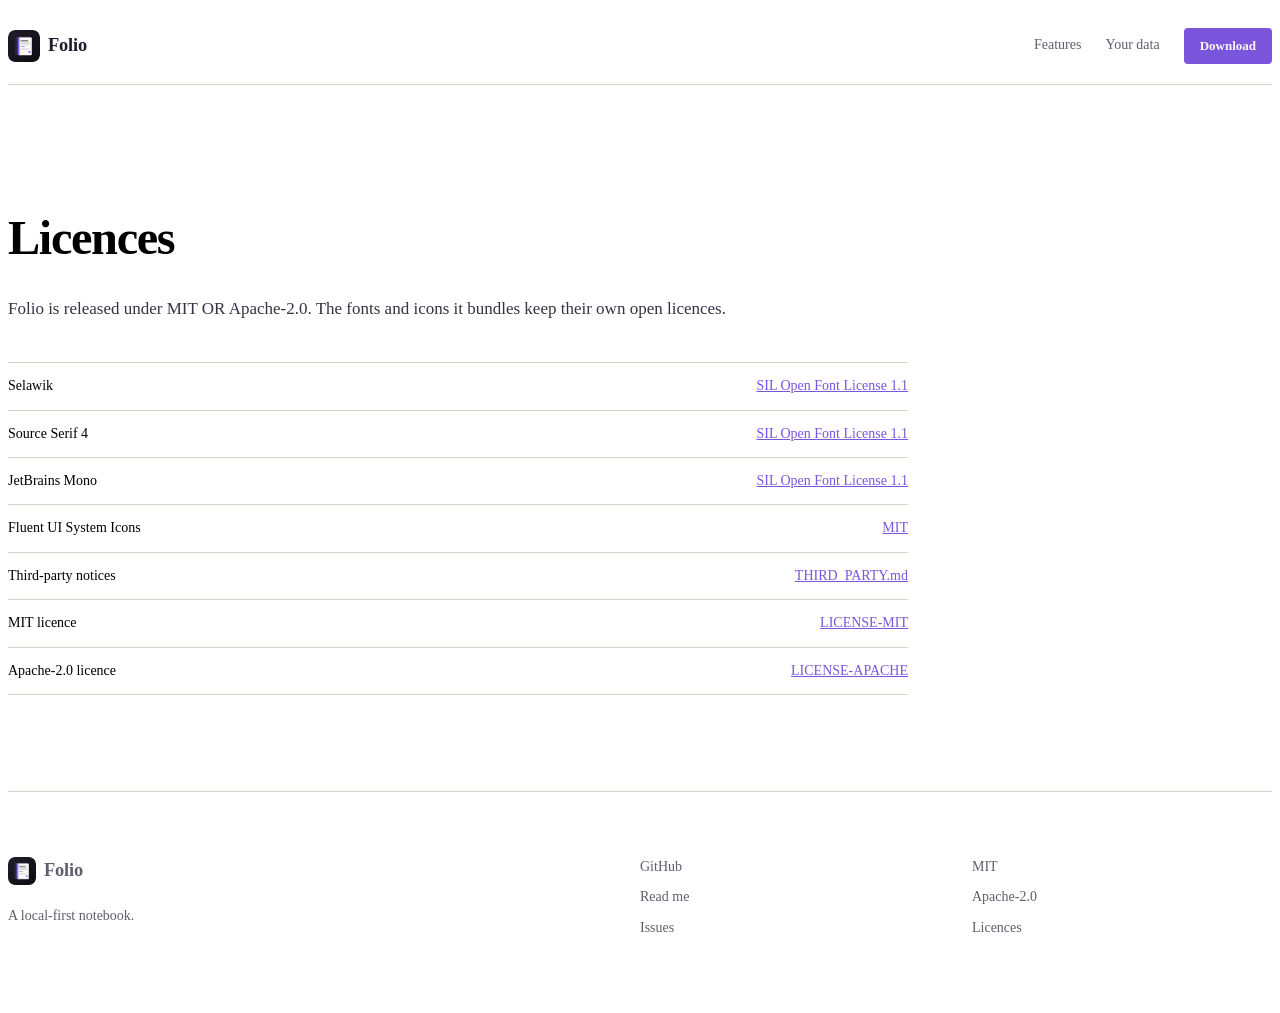
==== site/licenses.html @ e756de4c "Folio: a local-first notebook for Linux, Windows and macOS" ====
<!doctype html>
<html lang="en">
<head>
  <meta charset="utf-8">
  <meta name="viewport" content="width=device-width, initial-scale=1">
  <title>Licences · Folio</title>
  <meta name="description" content="Licences for Folio, its fonts and its third-party components.">
  <link rel="canonical" href="https://moshemalawach.github.io/folio/licenses.html">
  <meta name="theme-color" content="#f6f2ea">
  <link rel="icon" href="assets/icon.png" type="image/png">
  <link rel="stylesheet" href="styles.css">
</head>
<body>
  <a class="skip-link" href="#main">Skip to content</a>
  <header class="masthead">
    <div class="container masthead__inner">
      <a class="brand" href="./" aria-label="Folio home">
        <img src="assets/icon.png" alt="" width="32" height="32">
        <span>Folio</span>
      </a>
      <nav class="site-nav" aria-label="Primary">
        <a href="./#features">Features</a>
        <a href="./#data">Your data</a>
        <a class="button button--small" href="https://github.com/moshemalawach/folio/releases/latest">Download</a>
      </nav>
    </div>
  </header>

  <main id="main" class="legal container">
    <h1>Licences</h1>
    <p>Folio is released under MIT OR Apache-2.0. The fonts and icons it bundles keep their own open licences.</p>
    <ul>
      <li><span>Selawik</span> <a href="assets/licenses/Selawik-OFL.txt">SIL Open Font License 1.1</a></li>
      <li><span>Source Serif 4</span> <a href="assets/licenses/SourceSerif4-OFL.txt">SIL Open Font License 1.1</a></li>
      <li><span>JetBrains Mono</span> <a href="assets/licenses/JetBrainsMono-OFL.txt">SIL Open Font License 1.1</a></li>
      <li><span>Fluent UI System Icons</span> <a href="https://github.com/moshemalawach/folio/blob/main/THIRD_PARTY.md">MIT</a></li>
      <li><span>Third-party notices</span> <a href="https://github.com/moshemalawach/folio/blob/main/THIRD_PARTY.md">THIRD_PARTY.md</a></li>
      <li><span>MIT licence</span> <a href="https://github.com/moshemalawach/folio/blob/main/LICENSE-MIT">LICENSE-MIT</a></li>
      <li><span>Apache-2.0 licence</span> <a href="https://github.com/moshemalawach/folio/blob/main/LICENSE-APACHE">LICENSE-APACHE</a></li>
    </ul>
  </main>

  <footer class="footer">
    <div class="container footer__inner">
      <div class="footer__brand">
        <a class="brand" href="./" aria-label="Folio home">
          <img src="assets/icon.png" alt="" width="28" height="28">
          <span>Folio</span>
        </a>
        <p>A local-first notebook.</p>
      </div>
      <nav class="footer__links" aria-label="Project">
        <a href="https://github.com/moshemalawach/folio">GitHub</a>
        <a href="https://github.com/moshemalawach/folio#readme">Read me</a>
        <a href="https://github.com/moshemalawach/folio/issues">Issues</a>
      </nav>
      <div class="footer__legal">
        <a href="https://github.com/moshemalawach/folio/blob/main/LICENSE-MIT">MIT</a>
        <a href="https://github.com/moshemalawach/folio/blob/main/LICENSE-APACHE">Apache-2.0</a>
        <a href="licenses.html">Licences</a>
      </div>
    </div>
  </footer>
</body>
</html>
---- site/styles.css ----
/* Hallmark · shape: Split Desk · genre: editorial · theme: custom · job: download · idea: "A quiet product page built around the real app, not a feature grid." · vibe: "warm paper, indigo ink, desk-side calm"
 * paper: oklch(97.2% 0.012 84) · accent: oklch(56% 0.196 292) · display: Source Serif 4 · body: Selawik · hero: headline left, real app window right · nav: wordmark and quiet links, download at the end · footer: mast with source, issues and licences · imagery: the product's own screenshots · signature: the app window on paper, with the sample notebook open
 * axes: light/roman-serif/chromatic-indigo · posture: Split · contrast: pass · fold: pass · v2.0.0 */
/* Hallmark · pre-emit critique: P5 H4 E4 S5 R4 V4 · weakest: E, the first draft stacked six screenshots like a gallery; cut to four below the hero and let the type carry the rest */
@import url("./tokens.css");
@import url("./base.css");

@font-face {
  font-family: "Selawik";
  src: url("assets/fonts/Selawik-Regular.ttf") format("truetype");
  font-weight: 400;
  font-style: normal;
  font-display: swap;
}
@font-face {
  font-family: "Selawik";
  src: url("assets/fonts/Selawik-Semibold.ttf") format("truetype");
  font-weight: 600;
  font-style: normal;
  font-display: swap;
}
@font-face {
  font-family: "Source Serif 4";
  src: url("assets/fonts/SourceSerif4-Regular.ttf") format("truetype");
  font-weight: 400;
  font-style: normal;
  font-display: swap;
}
@font-face {
  font-family: "Source Serif 4";
  src: url("assets/fonts/SourceSerif4-Bold.ttf") format("truetype");
  font-weight: 600;
  font-style: normal;
  font-display: swap;
}
@font-face {
  font-family: "JetBrains Mono";
  src: url("assets/fonts/JetBrainsMono-Regular.ttf") format("truetype");
  font-weight: 400;
  font-style: normal;
  font-display: swap;
}

body {
  font-size: var(--text-md);
  line-height: 1.6;
}

.skip-link {
  position: absolute;
  left: var(--space-lg);
  top: var(--space-sm);
  z-index: var(--z-tooltip);
  transform: translateY(-240%);
  background: var(--color-accent);
  color: var(--color-accent-ink);
  padding: var(--space-sm) var(--space-md);
  border-radius: 4px;
  text-decoration: none;
  font-size: var(--text-sm);
  font-weight: 600;
}
.skip-link:focus {
  transform: none;
}

h1 {
  font-size: var(--text-display);
  line-height: 1.02;
  letter-spacing: var(--tracking-display);
  max-width: 11ch;
}
h2 {
  font-size: var(--text-section);
  line-height: 1.06;
  letter-spacing: var(--tracking-display);
  max-width: 14ch;
}
h3 {
  font-size: var(--text-lg);
  line-height: 1.25;
  letter-spacing: -0.015em;
}

.masthead {
  border-bottom: var(--rule-hair) solid var(--color-rule);
}
.masthead__inner {
  display: flex;
  align-items: center;
  justify-content: space-between;
  gap: var(--space-lg);
  min-height: 76px;
}
.brand {
  display: inline-flex;
  align-items: center;
  gap: var(--space-xs);
  color: var(--color-ink);
  text-decoration: none;
  font-weight: 600;
  font-size: 1.15rem;
  letter-spacing: -0.01em;
}
.brand img {
  border-radius: 7px;
}
.site-nav {
  display: flex;
  align-items: center;
  gap: var(--space-lg);
  font-size: var(--text-sm);
}
.site-nav a:not(.button) {
  color: var(--color-muted);
  text-decoration: none;
  padding-block: var(--space-xs);
  border-bottom: var(--rule-hair) solid transparent;
}
.site-nav a:not(.button):hover {
  color: var(--color-ink);
  border-bottom-color: var(--color-ink);
}

.button {
  display: inline-flex;
  align-items: center;
  justify-content: center;
  min-height: 46px;
  padding: 0 var(--space-lg);
  background: var(--color-accent);
  color: var(--color-accent-ink);
  border-radius: 4px;
  text-decoration: none;
  font-weight: 600;
  font-size: var(--text-sm);
  line-height: 1;
}
.button:hover {
  background: color-mix(in oklab, var(--color-accent) 88%, var(--color-ink));
}
.button:active {
  transform: translateY(1px);
}
.button--small {
  min-height: 36px;
  padding: 0 var(--space-md);
  font-size: var(--text-xs);
}

.text-link {
  color: var(--color-ink);
  text-decoration: underline;
  text-decoration-thickness: 1px;
  text-decoration-color: color-mix(in oklab, var(--color-ink) 40%, transparent);
  text-underline-offset: 4px;
  font-weight: 600;
}
.text-link:hover {
  color: var(--color-accent);
  text-decoration-color: currentColor;
}

.hero {
  display: grid;
  grid-template-columns: minmax(0, 5fr) minmax(0, 7fr);
  gap: var(--space-2xl);
  align-items: center;
  padding-block: var(--space-xl) 0;
}
.hero__copy {
  max-width: 560px;
}
.lede {
  margin-top: var(--space-lg);
  font-size: var(--text-lead);
  line-height: 1.45;
  color: var(--color-ink-2);
  max-width: 40ch;
}
.actions {
  display: flex;
  flex-wrap: wrap;
  align-items: center;
  gap: var(--space-lg);
  margin-top: var(--space-xl);
}
.fineprint {
  margin-top: var(--space-lg);
  color: var(--color-muted);
  font-size: var(--text-sm);
}

.hero__shot,
.shot {
  margin: 0;
}
.hero__shot img,
.shot img {
  width: 100%;
  aspect-ratio: 16 / 10;
  object-fit: cover;
  border-radius: var(--radius-card);
  box-shadow: var(--shadow-card);
  background: var(--color-paper-2);
}
figcaption {
  margin-top: var(--space-sm);
  color: var(--color-muted);
  font-size: var(--text-sm);
  max-width: 52ch;
}

.feature {
  display: grid;
  grid-template-columns: minmax(0, 5fr) minmax(0, 7fr);
  gap: var(--space-2xl);
  align-items: center;
  padding-block: var(--section-gap) 0;
}
.feature--reverse {
  grid-template-columns: minmax(0, 7fr) minmax(0, 5fr);
}
.feature--reverse .feature__copy {
  order: 2;
}
.feature--reverse .shot {
  order: 1;
}
.feature__copy p {
  margin-top: var(--space-lg);
  color: var(--color-ink-2);
  max-width: 52ch;
}
.feature__copy p + p {
  margin-top: var(--space-md);
}
code {
  font-family: var(--font-mono);
  font-size: 0.9em;
}

.facts {
  display: grid;
  grid-template-columns: repeat(3, minmax(0, 1fr));
  gap: var(--space-lg);
  margin: var(--space-xl) 0 0;
}
.facts div {
  border-top: var(--rule-hair) solid var(--color-rule);
  padding-top: var(--space-sm);
}
.facts dt {
  color: var(--color-muted);
  font-size: var(--text-xs);
}
.facts dd {
  margin: var(--space-2xs) 0 0;
  color: var(--color-ink);
  font-size: var(--text-sm);
}

.band {
  margin-top: var(--section-gap-s);
  background: var(--color-night);
  color: var(--color-night-ink);
  padding-block: var(--section-gap);
}
.band__inner {
  display: grid;
  grid-template-columns: minmax(0, 6fr) minmax(0, 6fr);
  gap: var(--space-2xl);
  align-items: center;
}
.band h2 {
  color: var(--color-night-ink);
}
.band__copy p {
  margin-top: var(--space-lg);
  color: var(--color-night-muted);
  max-width: 48ch;
}
.band code {
  color: var(--color-night-ink);
}
.file-tree {
  margin: var(--space-xl) 0 0;
  padding: var(--space-lg);
  background: var(--color-night-2);
  border: var(--rule-hair) solid var(--color-night-rule);
  border-radius: var(--radius-card);
  color: var(--color-night-ink);
  font-family: var(--font-mono);
  font-size: var(--text-sm);
  line-height: 1.5;
  overflow-x: auto;
}
.facts--night div {
  border-top-color: var(--color-night-rule);
}
.facts--night dt {
  color: var(--color-night-muted);
}
.facts--night dd {
  color: var(--color-night-ink);
}
.shot--night img {
  border: var(--rule-hair) solid var(--color-night-rule);
  box-shadow: none;
}
.shot--night figcaption {
  color: var(--color-night-muted);
}

.legal {
  max-width: 900px;
  padding-block: var(--space-3xl);
}
.legal h1 {
  font-size: var(--text-section);
  max-width: none;
}
.legal p {
  margin-top: var(--space-lg);
  color: var(--color-ink-2);
}
.legal ul {
  list-style: none;
  margin: var(--space-xl) 0 0;
  padding: 0;
  border-top: var(--rule-hair) solid var(--color-rule);
}
.legal li {
  display: flex;
  flex-wrap: wrap;
  justify-content: space-between;
  gap: var(--space-lg);
  padding-block: var(--space-sm);
  border-bottom: var(--rule-hair) solid var(--color-rule);
  font-size: var(--text-sm);
}
.legal a {
  color: var(--color-accent);
}

.download {
  padding-block: var(--section-gap-l) var(--section-gap);
  text-align: center;
}
.download h2 {
  max-width: none;
}
.download .lede {
  margin-inline: auto;
  max-width: 62ch;
}
.actions--centre {
  justify-content: center;
}
.platforms {
  width: 100%;
  max-width: 960px;
  margin: var(--space-2xl) auto 0;
  border-collapse: collapse;
  text-align: left;
}
.platforms caption {
  text-align: left;
  color: var(--color-muted);
  font-size: var(--text-sm);
  padding-bottom: var(--space-sm);
}
.platforms th {
  color: var(--color-muted);
  font-size: var(--text-xs);
  font-weight: 400;
  padding: var(--space-sm) 0;
  border-bottom: var(--rule-hair) solid var(--color-ink);
}
.platforms td {
  padding: var(--space-md) 0;
  border-bottom: var(--rule-hair) solid var(--color-rule);
  font-size: var(--text-sm);
}
.platforms td:first-child {
  color: var(--color-ink);
  font-weight: 600;
}
.platforms a {
  color: var(--color-accent);
}

.footer {
  border-top: var(--rule-hair) solid var(--color-rule);
  padding-block: var(--space-2xl);
}
.footer__inner {
  display: grid;
  grid-template-columns: minmax(0, 2fr) minmax(0, 1fr) minmax(0, 1fr);
  gap: var(--gap-columns);
  align-items: start;
}
.footer__brand p {
  margin-top: var(--space-sm);
  color: var(--color-muted);
  font-size: var(--text-sm);
  max-width: 32ch;
}
.footer__links,
.footer__legal {
  display: flex;
  flex-direction: column;
  gap: var(--space-xs);
  font-size: var(--text-sm);
}
.footer a {
  color: var(--color-muted);
  text-decoration: none;
  width: fit-content;
}
.footer a:hover {
  color: var(--color-ink);
  text-decoration: underline;
}

@media (max-width: 960px) {
  .hero,
  .feature,
  .feature--reverse,
  .band__inner {
    grid-template-columns: minmax(0, 1fr);
  }
  .feature--reverse .feature__copy,
  .feature--reverse .shot {
    order: initial;
  }
  .hero {
    padding-block: var(--space-xl) var(--section-gap-s);
  }
  .feature {
    padding-block: var(--section-gap-s) 0;
  }
  .band {
    padding-block: var(--section-gap-s);
  }
  .download {
    padding-block: var(--section-gap-s) var(--section-gap);
  }
  .footer__inner {
    grid-template-columns: minmax(0, 1fr) minmax(0, 1fr);
  }
  .footer__brand {
    grid-column: 1 / -1;
  }
}
@media (max-width: 700px) {
  .site-nav__optional {
    display: none;
  }
  .site-nav {
    gap: var(--space-md);
  }
  .masthead__inner {
    min-height: 64px;
  }
  h1 {
    max-width: 12ch;
  }
  .facts {
    grid-template-columns: minmax(0, 1fr);
    gap: var(--space-sm);
  }
  .footer__inner {
    grid-template-columns: minmax(0, 1fr);
  }
}
@media (max-width: 480px) {
  .site-nav a:not(.button) {
    display: none;
  }
  .actions {
    flex-direction: column;
    align-items: stretch;
  }
  .actions .button,
  .actions .text-link {
    justify-content: center;
    text-align: center;
  }
  .actions .text-link {
    padding-block: var(--space-xs);
  }
}
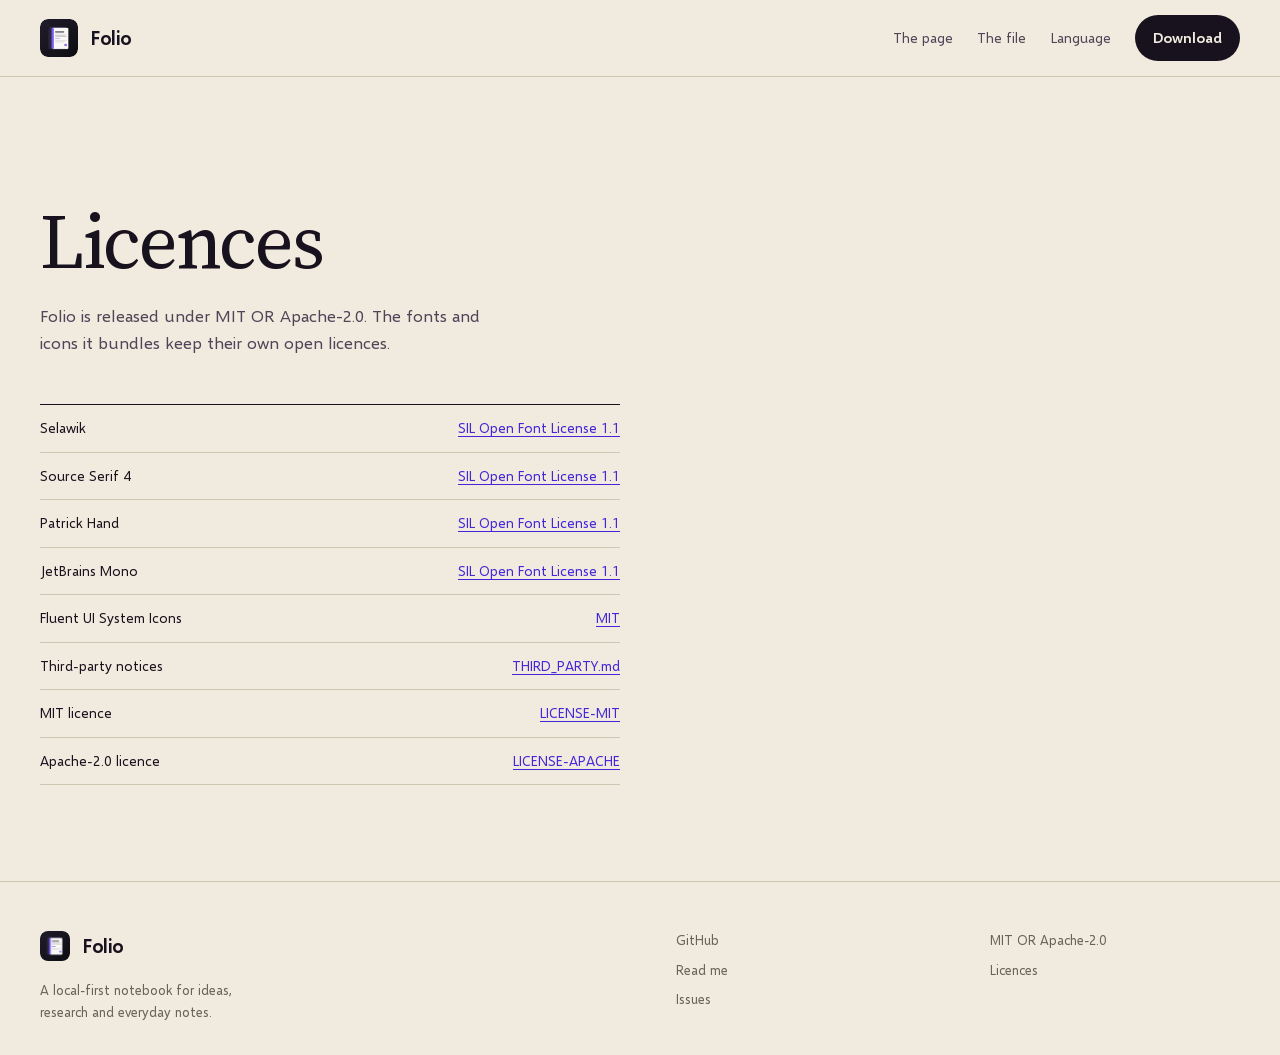
==== commit b33609eb: "Redesign: make the landing page the notebook" ====
--- a/site/licenses.html
+++ b/site/licenses.html
@@ -3,60 +3,62 @@
 <head>
   <meta charset="utf-8">
   <meta name="viewport" content="width=device-width, initial-scale=1">
-  <title>Licences · Folio</title>
+  <title>Licences: Folio</title>
   <meta name="description" content="Licences for Folio, its fonts and its third-party components.">
+  <meta name="theme-color" content="#f1ebdf">
   <link rel="canonical" href="https://moshemalawach.github.io/folio/licenses.html">
-  <meta name="theme-color" content="#f6f2ea">
   <link rel="icon" href="assets/icon.png" type="image/png">
   <link rel="stylesheet" href="styles.css">
 </head>
 <body>
   <a class="skip-link" href="#main">Skip to content</a>
-  <header class="masthead">
-    <div class="container masthead__inner">
+
+  <header class="site-header">
+    <div class="shell site-header__inner">
       <a class="brand" href="./" aria-label="Folio home">
-        <img src="assets/icon.png" alt="" width="32" height="32">
+        <img src="assets/icon.png" alt="" width="38" height="38">
         <span>Folio</span>
       </a>
       <nav class="site-nav" aria-label="Primary">
-        <a href="./#features">Features</a>
-        <a href="./#data">Your data</a>
-        <a class="button button--small" href="https://github.com/moshemalawach/folio/releases/latest">Download</a>
+        <a href="./#page">The page</a>
+        <a href="./#file">The file</a>
+        <a href="./#language">Language</a>
+        <a class="nav-download" href="https://github.com/moshemalawach/folio/releases/latest">Download</a>
       </nav>
     </div>
   </header>
 
-  <main id="main" class="legal container">
+  <main id="main" class="legal shell">
     <h1>Licences</h1>
     <p>Folio is released under MIT OR Apache-2.0. The fonts and icons it bundles keep their own open licences.</p>
     <ul>
-      <li><span>Selawik</span> <a href="assets/licenses/Selawik-OFL.txt">SIL Open Font License 1.1</a></li>
-      <li><span>Source Serif 4</span> <a href="assets/licenses/SourceSerif4-OFL.txt">SIL Open Font License 1.1</a></li>
-      <li><span>JetBrains Mono</span> <a href="assets/licenses/JetBrainsMono-OFL.txt">SIL Open Font License 1.1</a></li>
-      <li><span>Fluent UI System Icons</span> <a href="https://github.com/moshemalawach/folio/blob/main/THIRD_PARTY.md">MIT</a></li>
-      <li><span>Third-party notices</span> <a href="https://github.com/moshemalawach/folio/blob/main/THIRD_PARTY.md">THIRD_PARTY.md</a></li>
-      <li><span>MIT licence</span> <a href="https://github.com/moshemalawach/folio/blob/main/LICENSE-MIT">LICENSE-MIT</a></li>
-      <li><span>Apache-2.0 licence</span> <a href="https://github.com/moshemalawach/folio/blob/main/LICENSE-APACHE">LICENSE-APACHE</a></li>
+      <li><span>Selawik</span><a href="assets/licenses/Selawik-OFL.txt">SIL Open Font License 1.1</a></li>
+      <li><span>Source Serif 4</span><a href="assets/licenses/SourceSerif4-OFL.txt">SIL Open Font License 1.1</a></li>
+      <li><span>Patrick Hand</span><a href="assets/licenses/PatrickHand-OFL.txt">SIL Open Font License 1.1</a></li>
+      <li><span>JetBrains Mono</span><a href="assets/licenses/JetBrainsMono-OFL.txt">SIL Open Font License 1.1</a></li>
+      <li><span>Fluent UI System Icons</span><a href="https://github.com/moshemalawach/folio/blob/main/THIRD_PARTY.md">MIT</a></li>
+      <li><span>Third-party notices</span><a href="https://github.com/moshemalawach/folio/blob/main/THIRD_PARTY.md">THIRD_PARTY.md</a></li>
+      <li><span>MIT licence</span><a href="https://github.com/moshemalawach/folio/blob/main/LICENSE-MIT">LICENSE-MIT</a></li>
+      <li><span>Apache-2.0 licence</span><a href="https://github.com/moshemalawach/folio/blob/main/LICENSE-APACHE">LICENSE-APACHE</a></li>
     </ul>
   </main>
 
   <footer class="footer">
-    <div class="container footer__inner">
+    <div class="shell footer__inner">
       <div class="footer__brand">
         <a class="brand" href="./" aria-label="Folio home">
-          <img src="assets/icon.png" alt="" width="28" height="28">
+          <img src="assets/icon.png" alt="" width="30" height="30">
           <span>Folio</span>
         </a>
-        <p>A local-first notebook.</p>
+        <p>A local-first notebook for ideas, research and everyday notes.</p>
       </div>
-      <nav class="footer__links" aria-label="Project">
+      <nav class="footer__nav" aria-label="Project">
         <a href="https://github.com/moshemalawach/folio">GitHub</a>
         <a href="https://github.com/moshemalawach/folio#readme">Read me</a>
         <a href="https://github.com/moshemalawach/folio/issues">Issues</a>
       </nav>
       <div class="footer__legal">
-        <a href="https://github.com/moshemalawach/folio/blob/main/LICENSE-MIT">MIT</a>
-        <a href="https://github.com/moshemalawach/folio/blob/main/LICENSE-APACHE">Apache-2.0</a>
+        <span>MIT OR Apache-2.0</span>
         <a href="licenses.html">Licences</a>
       </div>
     </div>
--- a/site/styles.css
+++ b/site/styles.css
@@ -1,493 +1,1177 @@
-/* Hallmark · shape: Split Desk · genre: editorial · theme: custom · job: download · idea: "A quiet product page built around the real app, not a feature grid." · vibe: "warm paper, indigo ink, desk-side calm"
- * paper: oklch(97.2% 0.012 84) · accent: oklch(56% 0.196 292) · display: Source Serif 4 · body: Selawik · hero: headline left, real app window right · nav: wordmark and quiet links, download at the end · footer: mast with source, issues and licences · imagery: the product's own screenshots · signature: the app window on paper, with the sample notebook open
- * axes: light/roman-serif/chromatic-indigo · posture: Split · contrast: pass · fold: pass · v2.0.0 */
-/* Hallmark · pre-emit critique: P5 H4 E4 S5 R4 V4 · weakest: E, the first draft stacked six screenshots like a gallery; cut to four below the hero and let the type carry the rest */
 @import url("./tokens.css");
-@import url("./base.css");
 
 @font-face {
   font-family: "Selawik";
-  src: url("assets/fonts/Selawik-Regular.ttf") format("truetype");
+  src: url("assets/fonts/Selawik-Regular.woff2") format("woff2");
   font-weight: 400;
   font-style: normal;
   font-display: swap;
 }
 @font-face {
   font-family: "Selawik";
-  src: url("assets/fonts/Selawik-Semibold.ttf") format("truetype");
+  src: url("assets/fonts/Selawik-Semibold.woff2") format("woff2");
   font-weight: 600;
   font-style: normal;
   font-display: swap;
 }
 @font-face {
   font-family: "Source Serif 4";
-  src: url("assets/fonts/SourceSerif4-Regular.ttf") format("truetype");
+  src: url("assets/fonts/SourceSerif4-Regular.woff2") format("woff2");
   font-weight: 400;
   font-style: normal;
   font-display: swap;
 }
 @font-face {
   font-family: "Source Serif 4";
-  src: url("assets/fonts/SourceSerif4-Bold.ttf") format("truetype");
+  src: url("assets/fonts/SourceSerif4-Bold.woff2") format("woff2");
   font-weight: 600;
   font-style: normal;
   font-display: swap;
 }
 @font-face {
-  font-family: "JetBrains Mono";
-  src: url("assets/fonts/JetBrainsMono-Regular.ttf") format("truetype");
+  font-family: "Patrick Hand";
+  src: url("assets/fonts/PatrickHand-Regular.woff2") format("woff2");
   font-weight: 400;
   font-style: normal;
   font-display: swap;
 }
-
+@font-face {
+  font-family: "JetBrains Mono";
+  src: url("assets/fonts/JetBrainsMono-Regular.woff2") format("woff2");
+  font-weight: 400;
+  font-style: normal;
+  font-display: swap;
+}
+
+*,
+*::before,
+*::after {
+  box-sizing: border-box;
+}
+
+html {
+  scroll-behavior: smooth;
+  scrollbar-color: var(--violet) var(--paper);
+}
+
+html,
 body {
-  font-size: var(--text-md);
+  overflow-x: clip;
+}
+
+body {
+  margin: 0;
+  background: var(--paper);
+  color: var(--ink);
+  font-family: var(--font-body);
+  font-size: 17px;
   line-height: 1.6;
+  -webkit-font-smoothing: antialiased;
+  caret-color: var(--violet);
+}
+
+::selection {
+  background: var(--lime);
+  color: var(--ink);
+}
+
+:focus-visible {
+  outline: 3px solid var(--violet);
+  outline-offset: 3px;
+}
+
+img {
+  display: block;
+  max-width: 100%;
+  height: auto;
+}
+
+a {
+  color: inherit;
+}
+
+button,
+input {
+  font: inherit;
+}
+
+h1,
+h2,
+h3,
+p {
+  margin: 0;
+}
+
+h1,
+h2,
+h3 {
+  font-family: var(--font-display);
+  font-weight: 400;
+  overflow-wrap: break-word;
+  min-width: 0;
+  text-wrap: balance;
+}
+
+h1 {
+  font-size: clamp(4.1rem, 6.3vw, 6.9rem);
+  line-height: 0.92;
+  letter-spacing: -0.03em;
+}
+
+h2 {
+  font-size: clamp(2.7rem, 4.6vw, 4.8rem);
+  line-height: 0.98;
+  letter-spacing: -0.025em;
+}
+
+h3 {
+  font-size: clamp(1.3rem, 1.8vw, 1.65rem);
+  line-height: 1.35;
+}
+
+p {
+  max-width: 65ch;
+}
+
+.shell {
+  width: min(100% - 2 * var(--gutter), var(--container));
+  margin-inline: auto;
 }
 
 .skip-link {
   position: absolute;
-  left: var(--space-lg);
-  top: var(--space-sm);
-  z-index: var(--z-tooltip);
-  transform: translateY(-240%);
-  background: var(--color-accent);
-  color: var(--color-accent-ink);
-  padding: var(--space-sm) var(--space-md);
+  top: var(--space-3);
+  left: var(--space-5);
+  z-index: 10;
+  transform: translateY(-250%);
+  background: var(--ink);
+  color: var(--paper);
+  padding: var(--space-2) var(--space-4);
   border-radius: 4px;
+  font-size: 0.85rem;
   text-decoration: none;
-  font-size: var(--text-sm);
-  font-weight: 600;
-}
+}
+
 .skip-link:focus {
-  transform: none;
-}
-
-h1 {
-  font-size: var(--text-display);
-  line-height: 1.02;
-  letter-spacing: var(--tracking-display);
-  max-width: 11ch;
-}
-h2 {
-  font-size: var(--text-section);
-  line-height: 1.06;
-  letter-spacing: var(--tracking-display);
-  max-width: 14ch;
-}
-h3 {
-  font-size: var(--text-lg);
-  line-height: 1.25;
-  letter-spacing: -0.015em;
-}
-
-.masthead {
-  border-bottom: var(--rule-hair) solid var(--color-rule);
-}
-.masthead__inner {
+  transform: translateY(0);
+}
+
+.site-header {
+  position: sticky;
+  top: 0;
+  z-index: 8;
+  background: var(--paper);
+  border-bottom: 1px solid var(--rule);
+}
+
+.site-header__inner {
   display: flex;
   align-items: center;
   justify-content: space-between;
-  gap: var(--space-lg);
   min-height: 76px;
-}
+  gap: var(--space-6);
+}
+
 .brand {
   display: inline-flex;
   align-items: center;
-  gap: var(--space-xs);
-  color: var(--color-ink);
+  gap: var(--space-3);
+  color: var(--ink);
+  font-size: 1.22rem;
+  font-weight: 600;
+  letter-spacing: -0.02em;
   text-decoration: none;
-  font-weight: 600;
-  font-size: 1.15rem;
-  letter-spacing: -0.01em;
-}
+}
+
 .brand img {
-  border-radius: 7px;
-}
+  border-radius: 8px;
+}
+
 .site-nav {
   display: flex;
   align-items: center;
-  gap: var(--space-lg);
-  font-size: var(--text-sm);
-}
-.site-nav a:not(.button) {
-  color: var(--color-muted);
+  gap: var(--space-5);
+  font-size: 0.9rem;
+}
+
+.site-nav a {
+  color: var(--ink-soft);
   text-decoration: none;
-  padding-block: var(--space-xs);
-  border-bottom: var(--rule-hair) solid transparent;
-}
-.site-nav a:not(.button):hover {
-  color: var(--color-ink);
-  border-bottom-color: var(--color-ink);
+  padding-block: 4px;
+}
+
+.site-nav a:hover {
+  color: var(--ink);
+}
+
+.site-nav a:active,
+.nav-download:active {
+  color: var(--violet);
+}
+
+.site-nav a:not(.nav-download) {
+  border-bottom: 1px solid transparent;
+}
+
+.site-nav a:not(.nav-download):hover {
+  border-bottom-color: var(--ink);
+}
+
+.nav-download {
+  padding: 11px 18px !important;
+  border-radius: 999px;
+  background: var(--ink);
+  color: var(--paper) !important;
+  font-weight: 600;
+  transition: background-color 160ms var(--ease), color 160ms var(--ease);
+}
+
+.nav-download:hover {
+  background: var(--violet);
+  color: var(--paper) !important;
+}
+
+.hero {
+  display: grid;
+  grid-template-columns: minmax(0, 1fr) minmax(0, 1fr);
+  align-items: center;
+  gap: clamp(32px, 6vw, 96px);
+  padding-top: clamp(64px, 9vw, 118px);
+  padding-bottom: clamp(72px, 9vw, 128px);
+}
+
+.hero__copy {
+  max-width: 660px;
+}
+
+.marker {
+  position: relative;
+  white-space: nowrap;
+}
+
+.marker::after {
+  content: "";
+  position: absolute;
+  left: -0.03em;
+  right: -0.05em;
+  bottom: 0.03em;
+  height: 0.14em;
+  z-index: -1;
+  background: var(--lime);
+  transform: rotate(-1.5deg);
+  border-radius: 999px;
+}
+
+.hero__lede {
+  max-width: 30ch;
+  margin-top: var(--space-6);
+  font-size: clamp(1.12rem, 1.5vw, 1.38rem);
+  line-height: 1.5;
+  color: var(--ink-soft);
+}
+
+.hero__actions,
+.download__actions {
+  display: flex;
+  flex-wrap: wrap;
+  align-items: center;
+  gap: var(--space-5);
+  margin-top: var(--space-6);
+}
+
+.hero__small {
+  margin-top: var(--space-5);
+  color: var(--muted);
+  font-size: 0.82rem;
 }
 
 .button {
   display: inline-flex;
   align-items: center;
   justify-content: center;
-  min-height: 46px;
-  padding: 0 var(--space-lg);
-  background: var(--color-accent);
-  color: var(--color-accent-ink);
-  border-radius: 4px;
+  min-height: 52px;
+  padding: 0 24px;
+  border-radius: 999px;
+  font-size: 0.94rem;
+  font-weight: 600;
+  line-height: 1;
   text-decoration: none;
+  transition: background-color 160ms var(--ease), color 160ms var(--ease), transform 160ms var(--ease);
+}
+
+.button:hover {
+  transform: translateY(-2px);
+}
+
+.button--primary {
+  background: var(--violet);
+  color: var(--paper);
+  box-shadow: 0 12px 24px -14px color-mix(in srgb, var(--violet) 75%, var(--black));
+}
+
+.button--primary:hover {
+  background: var(--violet-deep);
+}
+
+.button:active {
+  transform: translateY(0);
+}
+
+.button--dark {
+  background: var(--ink);
+  color: var(--paper);
+}
+
+.button--dark:hover {
+  background: var(--violet);
+}
+
+.text-link {
+  display: inline-flex;
+  align-items: center;
+  min-height: 44px;
+  color: var(--ink);
+  font-size: 0.94rem;
   font-weight: 600;
-  font-size: var(--text-sm);
-  line-height: 1;
-}
-.button:hover {
-  background: color-mix(in oklab, var(--color-accent) 88%, var(--color-ink));
-}
-.button:active {
-  transform: translateY(1px);
-}
-.button--small {
-  min-height: 36px;
-  padding: 0 var(--space-md);
-  font-size: var(--text-xs);
-}
-
-.text-link {
-  color: var(--color-ink);
   text-decoration: underline;
   text-decoration-thickness: 1px;
-  text-decoration-color: color-mix(in oklab, var(--color-ink) 40%, transparent);
-  text-underline-offset: 4px;
-  font-weight: 600;
-}
+  text-underline-offset: 5px;
+  text-decoration-color: color-mix(in srgb, var(--ink) 45%, transparent);
+  transition: color 160ms var(--ease), text-decoration-color 160ms var(--ease);
+}
+
 .text-link:hover {
-  color: var(--color-accent);
-  text-decoration-color: currentColor;
-}
-
-.hero {
-  display: grid;
-  grid-template-columns: minmax(0, 5fr) minmax(0, 7fr);
-  gap: var(--space-2xl);
-  align-items: center;
-  padding-block: var(--space-xl) 0;
-}
-.hero__copy {
-  max-width: 560px;
-}
-.lede {
-  margin-top: var(--space-lg);
-  font-size: var(--text-lead);
-  line-height: 1.45;
-  color: var(--color-ink-2);
-  max-width: 40ch;
-}
-.actions {
-  display: flex;
-  flex-wrap: wrap;
-  align-items: center;
-  gap: var(--space-lg);
-  margin-top: var(--space-xl);
-}
-.fineprint {
-  margin-top: var(--space-lg);
-  color: var(--color-muted);
-  font-size: var(--text-sm);
-}
-
-.hero__shot,
-.shot {
+  color: var(--violet);
+  text-decoration-color: var(--violet);
+}
+
+.text-link--light {
+  color: var(--night-ink);
+  text-decoration-color: color-mix(in srgb, var(--night-ink) 45%, transparent);
+}
+
+.text-link--light:hover {
+  color: var(--lime);
+  text-decoration-color: var(--lime);
+}
+
+.hero__art {
+  position: relative;
+  min-height: 510px;
+  isolation: isolate;
+}
+
+.hero__page {
+  position: absolute;
+  border-radius: 18px;
+  background: var(--paper-light);
+  box-shadow: var(--shadow-page);
+}
+
+.hero__page--back {
+  inset: 9% 0 2% 13%;
+  transform: rotate(5.5deg);
+  opacity: 0.78;
+}
+
+.hero__page--middle {
+  inset: 5% 4% 4% 11%;
+  transform: rotate(2.6deg);
+  opacity: 0.9;
+}
+
+.hero__screen {
+  position: relative;
+  z-index: 2;
   margin: 0;
-}
-.hero__shot img,
-.shot img {
+  padding: 12px 12px 0;
+  border-radius: 18px;
+  background: var(--paper-light);
+  box-shadow: var(--shadow-page);
+  transform: rotate(-1.2deg);
+  transition: transform 450ms var(--ease);
+}
+
+.hero__screen:hover {
+  transform: rotate(0deg) translateY(-6px);
+}
+
+.hero__image {
+  display: none;
   width: 100%;
   aspect-ratio: 16 / 10;
   object-fit: cover;
-  border-radius: var(--radius-card);
-  box-shadow: var(--shadow-card);
-  background: var(--color-paper-2);
-}
-figcaption {
-  margin-top: var(--space-sm);
-  color: var(--color-muted);
-  font-size: var(--text-sm);
+  border-radius: 11px;
+}
+
+.hero__image.is-active {
+  display: block;
+}
+
+.hero__screen figcaption {
+  display: flex;
+  flex-wrap: wrap;
+  align-items: center;
+  justify-content: space-between;
+  gap: var(--space-2) var(--space-4);
+  padding: 13px 6px 16px;
+  color: var(--muted);
+  font-size: 0.78rem;
+}
+
+.theme-switch {
+  display: inline-flex;
+  gap: 3px;
+  padding: 4px;
+  border: 1px solid var(--rule);
+  border-radius: 999px;
+  background: var(--paper);
+}
+
+.theme-switch__button {
+  min-height: 40px;
+  border: 0;
+  border-radius: 999px;
+  padding: 8px 14px;
+  background: transparent;
+  color: var(--muted);
+  cursor: pointer;
+  font-size: 0.76rem;
+  line-height: 1;
+}
+
+.theme-switch__button:active {
+  background: var(--violet-soft);
+}
+
+.theme-switch__button.is-active {
+  background: var(--ink);
+  color: var(--paper);
+}
+
+.hero__note {
+  position: absolute;
+  right: 11%;
+  bottom: -34px;
+  z-index: 3;
+  color: var(--violet-deep);
+  font-family: var(--font-script);
+  font-size: 1.42rem;
+  line-height: 1;
+  transform: rotate(-3deg);
+}
+
+.promise {
+  padding-block: 8px;
+  border-top: 1px solid var(--rule);
+  border-bottom: 1px solid var(--rule);
+}
+
+.promise__inner {
+  display: flex;
+  align-items: center;
+  justify-content: space-between;
+  gap: var(--space-5);
+  padding-block: 20px;
+  color: var(--muted);
+  font-size: 0.82rem;
+}
+
+.promise__inner span {
+  display: inline-flex;
+  align-items: center;
+  gap: var(--space-3);
+}
+
+.promise__inner span::before {
+  content: "";
+  width: 6px;
+  height: 6px;
+  border-radius: 999px;
+  background: var(--violet);
+}
+
+.workflow {
+  padding-top: clamp(80px, 9vw, 128px);
+}
+
+.workflow__intro {
+  display: grid;
+  grid-template-columns: minmax(0, 1.2fr) minmax(0, 0.8fr);
+  gap: var(--space-8);
+  align-items: end;
+  padding-bottom: var(--space-7);
+}
+
+.workflow__intro h2 {
+  max-width: 10ch;
+}
+
+.workflow__intro p {
+  max-width: 31ch;
+  padding-bottom: 7px;
+  color: var(--ink-soft);
+  font-size: 1.1rem;
+  line-height: 1.5;
+}
+
+.workflow__grid {
+  display: grid;
+  grid-template-columns: minmax(0, 0.8fr) minmax(0, 1.2fr);
+  gap: clamp(56px, 8vw, 128px);
+  align-items: start;
+  padding-top: var(--space-7);
+}
+
+.workflow__steps {
+  border-top: 1px solid var(--rule);
+}
+
+.step {
+  min-height: 210px;
+  padding: 26px 0 42px;
+  border-bottom: 1px solid var(--rule);
+  color: var(--muted);
+  transition: color 240ms var(--ease);
+}
+
+.step.is-active {
+  color: var(--ink);
+}
+
+.step__number {
+  margin-bottom: var(--space-4);
+  color: var(--violet);
+  font-size: 0.73rem;
+  font-weight: 600;
+}
+
+.step h3 {
+  max-width: 12ch;
+  margin-bottom: var(--space-3);
+}
+
+.step p {
+  max-width: 34ch;
+  color: var(--ink-soft);
+  font-size: 0.96rem;
+  line-height: 1.55;
+}
+
+.workflow__stage {
+  position: sticky;
+  top: 104px;
+  align-self: start;
+}
+
+.stage__top {
+  display: flex;
+  align-items: center;
+  justify-content: space-between;
+  padding: 3px 4px 12px;
+  color: var(--muted);
+  font-size: 0.74rem;
+}
+
+.stage__dot {
+  width: 6px;
+  height: 6px;
+  border-radius: 999px;
+  background: var(--violet);
+}
+
+.stage__media {
+  position: relative;
+  overflow: hidden;
+  aspect-ratio: 16 / 10;
+  border: 1px solid var(--rule);
+  border-radius: 14px;
+  background: var(--paper-deep);
+}
+
+.stage__screen {
+  position: absolute;
+  inset: 0;
+  margin: 0;
+  opacity: 0;
+  transition: opacity 360ms var(--ease);
+}
+
+.stage__screen.is-active {
+  opacity: 1;
+}
+
+.stage__screen img {
+  width: 100%;
+  height: 100%;
+  object-fit: cover;
+}
+
+.stage__caption {
+  margin: var(--space-4) var(--space-1) 0;
+  color: var(--muted);
+  font-size: 0.8rem;
+}
+
+.stage__foot {
+  display: flex;
+  align-items: center;
+  justify-content: space-between;
+  gap: var(--space-4);
+  margin-top: var(--space-4);
+  padding: var(--space-2) var(--space-1) var(--space-1);
+  border-top: 1px solid var(--rule);
+  color: var(--muted);
+  font-size: 0.73rem;
+}
+
+.stage__index {
+  color: var(--violet);
+  font-weight: 600;
+}
+
+.stage__hint {
+  color: var(--muted);
+}
+
+.file {
+  margin-top: clamp(80px, 10vw, 150px);
+  padding-block: clamp(80px, 10vw, 144px);
+  padding-inline: var(--gutter);
+  background: var(--night);
+  color: var(--night-ink);
+}
+
+.file__inner {
+  display: grid;
+  grid-template-columns: minmax(0, 1.05fr) minmax(0, 0.95fr);
+  gap: clamp(48px, 9vw, 136px);
+  align-items: center;
+}
+
+.file__copy h2 {
+  max-width: 9ch;
+  color: var(--night-ink);
+}
+
+.file__copy p {
+  max-width: 36ch;
+  margin-top: var(--space-6);
+  color: var(--night-muted);
+  font-size: 1.08rem;
+}
+
+.file__copy .text-link {
+  margin-top: var(--space-6);
+}
+
+.file :focus-visible {
+  outline-color: var(--lime);
+}
+
+.file__visual {
+  position: relative;
+}
+
+.file__ {
+  padding: 24px;
+  border: 1px solid var(--night-rule);
+  border-radius: 16px;
+  background: var(--night-2);
+  font-family: var(--font-mono);
+  font-size: 0.8rem;
+  line-height: 1.5;
+  transform: rotate(1.5deg);
+}
+
+.file__head {
+  display: flex;
+  align-items: center;
+  justify-content: space-between;
+  margin-bottom: var(--space-5);
+  color: var(--lime);
+  font-size: 0.9rem;
+}
+
+.file__label {
+  padding: var(--space-1) var(--space-2);
+  border: 1px solid color-mix(in srgb, var(--lime) 50%, transparent);
+  border-radius: 999px;
+  color: var(--lime);
+  font-family: var(--font-body);
+  font-size: 0.75rem;
+}
+
+.file__row {
+  display: flex;
+  align-items: center;
+  justify-content: space-between;
+  gap: var(--space-4);
+  padding: var(--space-3) 0;
+  border-top: 1px solid var(--night-rule);
+  color: var(--night-ink);
+}
+
+.file__row span:last-child {
+  color: var(--night-muted);
+  font-size: 0.75rem;
+  font-family: var(--font-body);
+}
+
+.file__caption {
+  margin: var(--space-5) var(--space-2) 0;
+  color: var(--night-muted);
+  font-family: var(--font-script);
+  font-size: 1.25rem;
+  line-height: 1.4;
+  transform: rotate(-2deg);
+}
+
+.language {
+  padding-block: clamp(96px, 12vw, 176px);
+}
+
+.language__grid {
+  display: grid;
+  grid-template-columns: minmax(0, 1fr) minmax(0, 1fr);
+  gap: clamp(48px, 8vw, 112px);
+  align-items: center;
+}
+
+.language__copy h2 {
+  max-width: 14ch;
+}
+
+.language__copy p {
+  max-width: 31ch;
+  margin-top: var(--space-6);
+  color: var(--ink-soft);
+  font-size: 1.08rem;
+}
+
+.language__note {
+  color: var(--violet-deep) !important;
+  font-family: var(--font-script);
+  font-size: 1.3rem !important;
+  transform: rotate(-2deg);
+}
+
+.language__shot {
+  position: relative;
+  margin: 0;
+  padding: var(--space-3);
+  border-radius: var(--radius-large);
+  background: var(--paper-light);
+  box-shadow: var(--shadow-page);
+  transform: rotate(1deg);
+}
+
+.language__shot img {
+  width: 100%;
+  aspect-ratio: 16 / 10;
+  object-fit: cover;
+  border-radius: 10px;
+}
+
+.language__shot figcaption {
+  display: flex;
+  justify-content: space-between;
+  padding: var(--space-3) var(--space-2) var(--space-2);
+  color: var(--muted);
+  font-size: 0.78rem;
+}
+
+.language__shot figcaption::after {
+  content: "bonjour";
+  color: var(--violet-deep);
+  font-family: var(--font-script);
+  font-size: 1.2rem;
+  line-height: 0.8;
+}
+
+.download {
+  padding-block: clamp(72px, 9vw, 128px);
+  padding-inline: var(--gutter);
+  background: var(--lime);
+  color: var(--ink);
+}
+
+.download__inner {
+  display: grid;
+  grid-template-columns: minmax(0, 1.1fr) minmax(0, 0.9fr);
+  gap: clamp(48px, 8vw, 120px);
+  align-items: end;
+}
+
+.download h2 {
+  max-width: 8ch;
+}
+
+.download__copy > p {
+  max-width: 33ch;
+  margin-top: var(--space-5);
+  font-size: 1.05rem;
+}
+
+.download__actions .text-link {
+  color: var(--ink);
+}
+
+.builds {
+  width: 100%;
+  border-collapse: collapse;
+  text-align: left;
+}
+
+.builds caption {
+  padding-bottom: var(--space-3);
+  color: var(--ink-soft);
+  font-size: 0.76rem;
+}
+
+.builds th {
+  padding: var(--space-2) 0;
+  border-bottom: 1px solid var(--ink);
+  color: var(--ink-soft);
+  font-size: 0.72rem;
+  font-weight: 400;
+}
+
+.builds td {
+  padding: var(--space-4) 0;
+  border-bottom: 1px solid color-mix(in srgb, var(--ink) 35%, transparent);
+  font-size: 0.86rem;
+}
+
+.builds td:first-child {
+  font-weight: 600;
+}
+
+.builds a {
+  color: var(--ink);
+  text-underline-offset: 3px;
+}
+
+.builds a:hover {
+  color: var(--violet-deep);
+}
+
+.footer {
+  border-top: 1px solid var(--rule);
+  padding-block: var(--space-7) var(--space-6);
+}
+
+.footer__inner {
+  display: grid;
+  grid-template-columns: minmax(0, 1.6fr) minmax(0, 0.7fr) minmax(0, 0.7fr);
+  gap: var(--space-8);
+  align-items: start;
+}
+
+.footer__brand p {
+  max-width: 34ch;
+  margin-top: var(--space-3);
+  color: var(--muted);
+  font-size: 0.84rem;
+}
+
+.footer__nav,
+.footer__legal {
+  display: flex;
+  flex-direction: column;
+  gap: var(--space-2);
+  color: var(--muted);
+  font-size: 0.84rem;
+}
+
+.footer__nav a,
+.footer__legal a {
+  width: fit-content;
+  color: var(--muted);
+  text-decoration: none;
+}
+
+.footer__nav a:hover,
+.footer__legal a:hover {
+  color: var(--ink);
+  text-decoration: underline;
+  text-underline-offset: 3px;
+}
+
+@media (max-width: 1080px) {
+  .hero {
+    grid-template-columns: minmax(0, 1fr);
+    gap: var(--space-8);
+  }
+
+  .hero__copy {
+    max-width: 760px;
+  }
+
+  .hero__art {
+    min-height: 0;
+  }
+
+  .hero__screen {
+    transform: none;
+  }
+
+  .hero__screen:hover {
+    transform: translateY(-4px);
+  }
+
+  .hero__page {
+    display: none;
+  }
+
+  .hero__note {
+    right: 0;
+    bottom: -28px;
+  }
+
+  .workflow__grid,
+  .file__inner,
+  .language__grid,
+  .download__inner {
+    grid-template-columns: minmax(0, 1fr);
+    gap: var(--space-8);
+  }
+
+  .workflow__stage {
+    position: static;
+    order: 1;
+  }
+
+  .workflow__steps {
+    order: 2;
+  }
+
+  .step {
+    min-height: auto;
+  }
+
+  .download__inner {
+    align-items: start;
+  }
+
+  .builds {
+    max-width: 680px;
+  }
+
+  .footer__inner {
+    grid-template-columns: minmax(0, 1.4fr) minmax(0, 0.8fr);
+  }
+
+  .footer__brand {
+    grid-column: 1 / -1;
+  }
+}
+
+@media (max-width: 700px) {
+  :root {
+    --gutter: 20px;
+  }
+
+  body {
+    font-size: 16px;
+  }
+
+  .site-header__inner {
+    min-height: 68px;
+  }
+
+  .site-nav {
+    gap: 18px;
+  }
+
+  .site-nav a:not(.nav-download) {
+    display: none;
+  }
+
+  .brand {
+    font-size: 1.1rem;
+  }
+
+  .hero {
+    padding-top: var(--space-7);
+    padding-bottom: var(--space-8);
+  }
+
+  h1 {
+    font-size: clamp(3.85rem, 17vw, 5.2rem);
+    letter-spacing: -0.035em;
+  }
+
+  h2 {
+    font-size: clamp(2.55rem, 12vw, 3.6rem);
+    letter-spacing: -0.025em;
+  }
+
+  .marker {
+    white-space: normal;
+  }
+
+  .hero__lede {
+    margin-top: var(--space-5);
+  }
+
+  .hero__actions {
+    align-items: flex-start;
+    flex-direction: column;
+    gap: 0;
+  }
+
+  .hero__actions .button {
+    width: 100%;
+  }
+
+  .hero__actions .text-link {
+    margin-top: var(--space-2);
+  }
+
+  .hero__note {
+    right: 0;
+    bottom: -22px;
+    font-size: 1.2rem;
+  }
+
+  .promise__inner {
+    display: grid;
+    grid-template-columns: 1fr 1fr;
+    gap: var(--space-3) var(--space-5);
+    font-size: 0.76rem;
+  }
+
+  .workflow {
+    padding-top: var(--space-8);
+  }
+
+  .workflow__intro {
+    display: block;
+  }
+
+  .workflow__intro h2 {
+    max-width: 10ch;
+  }
+
+  .workflow__intro p {
+    max-width: 34ch;
+    margin-top: var(--space-5);
+  }
+
+  .workflow__grid {
+    padding-top: var(--space-6);
+  }
+
+  .stage__caption {
+    min-height: 3.2em;
+  }
+
+  .stage__hint {
+    display: none;
+  }
+
+  .stage__foot {
+    display: none;
+  }
+
+  .file {
+    margin-top: var(--space-8);
+  }
+
+  .file__copy h2 {
+    max-width: 9ch;
+  }
+
+  .file__ {
+    padding: var(--space-5);
+    font-size: 0.78rem;
+  }
+
+  .language {
+    padding-block: var(--space-9);
+  }
+
+  .download {
+    padding-block: var(--space-8);
+  }
+
+  .download__actions {
+    align-items: flex-start;
+    flex-direction: column;
+    gap: 0;
+  }
+
+  .download__actions .button {
+    width: 100%;
+  }
+
+  .download__actions .text-link {
+    margin-top: var(--space-2);
+  }
+
+  .footer__inner {
+    grid-template-columns: minmax(0, 1fr);
+    gap: var(--space-6);
+  }
+
+  .footer__brand {
+    grid-column: auto;
+  }
+}
+
+@media (prefers-reduced-motion: reduce) {
+  html {
+    scroll-behavior: auto;
+  }
+
+  *,
+  *::before,
+  *::after {
+    animation-duration: 0.01ms !important;
+    animation-iteration-count: 1 !important;
+    transition-duration: 0.01ms !important;
+  }
+}
+
+.legal {
+  padding-block: clamp(64px, 10vw, 128px) clamp(48px, 8vw, 96px);
+}
+
+.legal h1 {
+  font-size: clamp(3rem, 6vw, 5rem);
+  line-height: 0.95;
+}
+
+.legal p {
   max-width: 52ch;
-}
-
-.feature {
-  display: grid;
-  grid-template-columns: minmax(0, 5fr) minmax(0, 7fr);
-  gap: var(--space-2xl);
-  align-items: center;
-  padding-block: var(--section-gap) 0;
-}
-.feature--reverse {
-  grid-template-columns: minmax(0, 7fr) minmax(0, 5fr);
-}
-.feature--reverse .feature__copy {
-  order: 2;
-}
-.feature--reverse .shot {
-  order: 1;
-}
-.feature__copy p {
-  margin-top: var(--space-lg);
-  color: var(--color-ink-2);
-  max-width: 52ch;
-}
-.feature__copy p + p {
-  margin-top: var(--space-md);
-}
-code {
-  font-family: var(--font-mono);
-  font-size: 0.9em;
-}
-
-.facts {
-  display: grid;
-  grid-template-columns: repeat(3, minmax(0, 1fr));
-  gap: var(--space-lg);
-  margin: var(--space-xl) 0 0;
-}
-.facts div {
-  border-top: var(--rule-hair) solid var(--color-rule);
-  padding-top: var(--space-sm);
-}
-.facts dt {
-  color: var(--color-muted);
-  font-size: var(--text-xs);
-}
-.facts dd {
-  margin: var(--space-2xs) 0 0;
-  color: var(--color-ink);
-  font-size: var(--text-sm);
-}
-
-.band {
-  margin-top: var(--section-gap-s);
-  background: var(--color-night);
-  color: var(--color-night-ink);
-  padding-block: var(--section-gap);
-}
-.band__inner {
-  display: grid;
-  grid-template-columns: minmax(0, 6fr) minmax(0, 6fr);
-  gap: var(--space-2xl);
-  align-items: center;
-}
-.band h2 {
-  color: var(--color-night-ink);
-}
-.band__copy p {
-  margin-top: var(--space-lg);
-  color: var(--color-night-muted);
-  max-width: 48ch;
-}
-.band code {
-  color: var(--color-night-ink);
-}
-.file-tree {
-  margin: var(--space-xl) 0 0;
-  padding: var(--space-lg);
-  background: var(--color-night-2);
-  border: var(--rule-hair) solid var(--color-night-rule);
-  border-radius: var(--radius-card);
-  color: var(--color-night-ink);
-  font-family: var(--font-mono);
-  font-size: var(--text-sm);
-  line-height: 1.5;
-  overflow-x: auto;
-}
-.facts--night div {
-  border-top-color: var(--color-night-rule);
-}
-.facts--night dt {
-  color: var(--color-night-muted);
-}
-.facts--night dd {
-  color: var(--color-night-ink);
-}
-.shot--night img {
-  border: var(--rule-hair) solid var(--color-night-rule);
-  box-shadow: none;
-}
-.shot--night figcaption {
-  color: var(--color-night-muted);
-}
-
-.legal {
-  max-width: 900px;
-  padding-block: var(--space-3xl);
-}
-.legal h1 {
-  font-size: var(--text-section);
-  max-width: none;
-}
-.legal p {
-  margin-top: var(--space-lg);
-  color: var(--color-ink-2);
-}
+  margin-top: var(--space-5);
+  color: var(--ink-soft);
+}
+
 .legal ul {
+  max-width: 580px;
+  margin: var(--space-7) 0 0;
+  padding: 0;
+  border-top: 1px solid var(--ink);
   list-style: none;
-  margin: var(--space-xl) 0 0;
-  padding: 0;
-  border-top: var(--rule-hair) solid var(--color-rule);
-}
+}
+
 .legal li {
   display: flex;
   flex-wrap: wrap;
   justify-content: space-between;
-  gap: var(--space-lg);
-  padding-block: var(--space-sm);
-  border-bottom: var(--rule-hair) solid var(--color-rule);
-  font-size: var(--text-sm);
-}
+  gap: var(--space-3) var(--space-5);
+  padding-block: var(--space-3);
+  border-bottom: 1px solid var(--rule);
+  font-size: 0.88rem;
+}
+
 .legal a {
-  color: var(--color-accent);
-}
-
-.download {
-  padding-block: var(--section-gap-l) var(--section-gap);
-  text-align: center;
-}
-.download h2 {
-  max-width: none;
-}
-.download .lede {
-  margin-inline: auto;
-  max-width: 62ch;
-}
-.actions--centre {
-  justify-content: center;
-}
-.platforms {
-  width: 100%;
-  max-width: 960px;
-  margin: var(--space-2xl) auto 0;
-  border-collapse: collapse;
-  text-align: left;
-}
-.platforms caption {
-  text-align: left;
-  color: var(--color-muted);
-  font-size: var(--text-sm);
-  padding-bottom: var(--space-sm);
-}
-.platforms th {
-  color: var(--color-muted);
-  font-size: var(--text-xs);
-  font-weight: 400;
-  padding: var(--space-sm) 0;
-  border-bottom: var(--rule-hair) solid var(--color-ink);
-}
-.platforms td {
-  padding: var(--space-md) 0;
-  border-bottom: var(--rule-hair) solid var(--color-rule);
-  font-size: var(--text-sm);
-}
-.platforms td:first-child {
-  color: var(--color-ink);
-  font-weight: 600;
-}
-.platforms a {
-  color: var(--color-accent);
-}
-
-.footer {
-  border-top: var(--rule-hair) solid var(--color-rule);
-  padding-block: var(--space-2xl);
-}
-.footer__inner {
-  display: grid;
-  grid-template-columns: minmax(0, 2fr) minmax(0, 1fr) minmax(0, 1fr);
-  gap: var(--gap-columns);
-  align-items: start;
-}
-.footer__brand p {
-  margin-top: var(--space-sm);
-  color: var(--color-muted);
-  font-size: var(--text-sm);
-  max-width: 32ch;
-}
-.footer__links,
-.footer__legal {
-  display: flex;
-  flex-direction: column;
-  gap: var(--space-xs);
-  font-size: var(--text-sm);
-}
-.footer a {
-  color: var(--color-muted);
-  text-decoration: none;
-  width: fit-content;
-}
-.footer a:hover {
-  color: var(--color-ink);
-  text-decoration: underline;
-}
-
-@media (max-width: 960px) {
-  .hero,
-  .feature,
-  .feature--reverse,
-  .band__inner {
-    grid-template-columns: minmax(0, 1fr);
-  }
-  .feature--reverse .feature__copy,
-  .feature--reverse .shot {
-    order: initial;
-  }
-  .hero {
-    padding-block: var(--space-xl) var(--section-gap-s);
-  }
-  .feature {
-    padding-block: var(--section-gap-s) 0;
-  }
-  .band {
-    padding-block: var(--section-gap-s);
-  }
-  .download {
-    padding-block: var(--section-gap-s) var(--section-gap);
-  }
-  .footer__inner {
-    grid-template-columns: minmax(0, 1fr) minmax(0, 1fr);
-  }
-  .footer__brand {
-    grid-column: 1 / -1;
-  }
-}
-@media (max-width: 700px) {
-  .site-nav__optional {
-    display: none;
-  }
-  .site-nav {
-    gap: var(--space-md);
-  }
-  .masthead__inner {
-    min-height: 64px;
-  }
-  h1 {
-    max-width: 12ch;
-  }
-  .facts {
-    grid-template-columns: minmax(0, 1fr);
-    gap: var(--space-sm);
-  }
-  .footer__inner {
-    grid-template-columns: minmax(0, 1fr);
-  }
-}
-@media (max-width: 480px) {
-  .site-nav a:not(.button) {
-    display: none;
-  }
-  .actions {
-    flex-direction: column;
-    align-items: stretch;
-  }
-  .actions .button,
-  .actions .text-link {
-    justify-content: center;
-    text-align: center;
-  }
-  .actions .text-link {
-    padding-block: var(--space-xs);
-  }
-}
+  color: var(--violet-deep);
+  text-underline-offset: 3px;
+}
+
+.legal a:hover {
+  color: var(--ink);
+}
